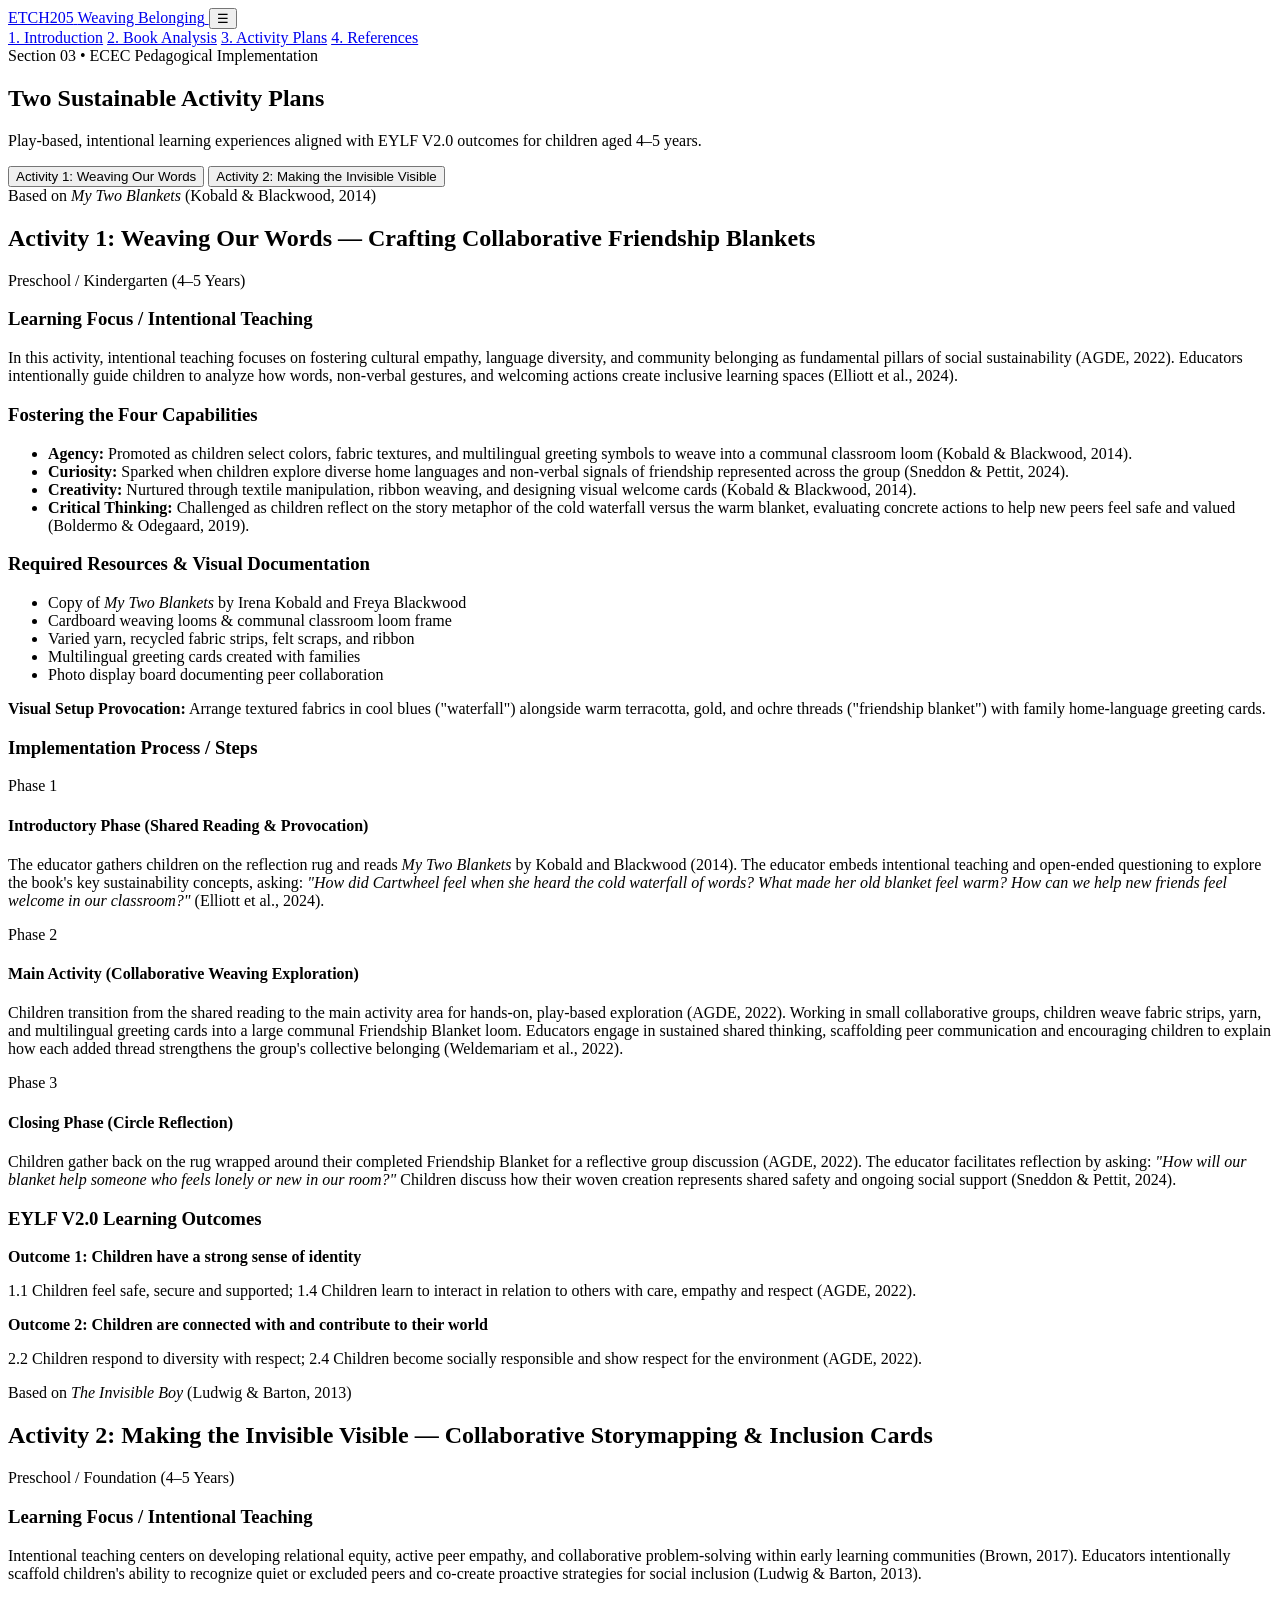
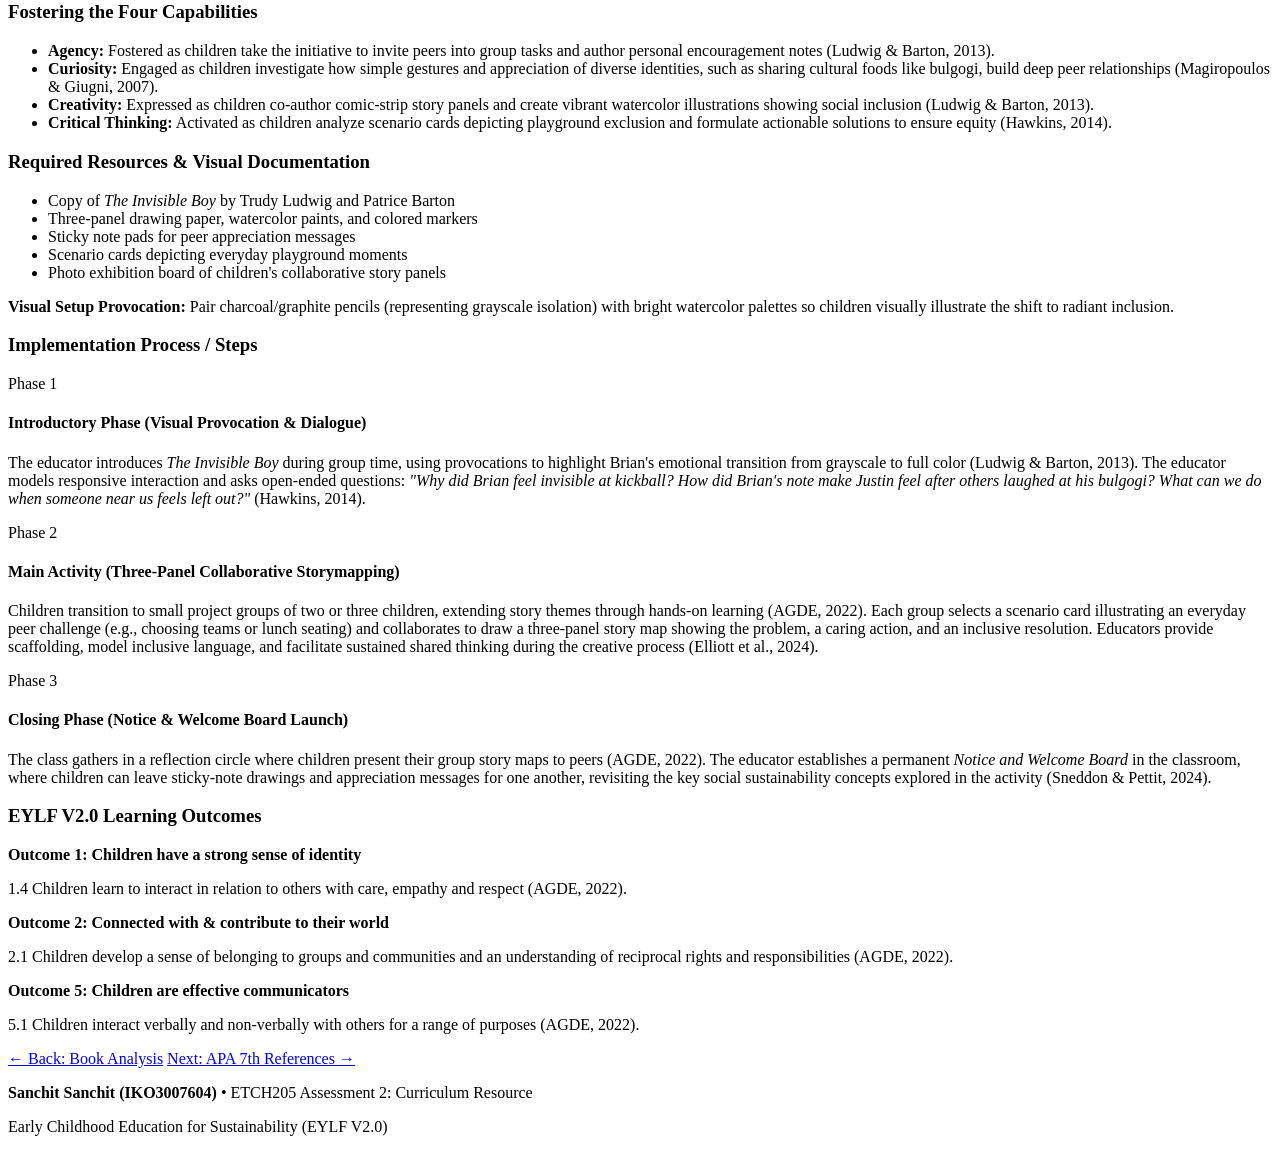
==== activities.html @ c4c347b7 "Create activities.html" ====
<!DOCTYPE html>
<html lang="en">
<head>
  <meta charset="UTF-8" />
  <meta name="viewport" content="width=device-width, initial-scale=1.0" />
  <title>Sustainable Activity Plans | Weaving Belonging & Visibility</title>
  <link rel="preconnect" href="https://fonts.googleapis.com" />
  <link rel="preconnect" href="https://fonts.gstatic.com" crossorigin />
  <link href="https://fonts.googleapis.com/css2?family=Fraunces:opsz,wght@9..144,600;9..144,700&family=Plus+Jakarta+Sans:wght@400;500;600;700&display=swap" rel="stylesheet" />
  <link rel="stylesheet" href="style.css" />
</head>
<body>
  <header class="site-header">
    <div class="container nav-wrap">
      <a href="index.html" class="brand">
        <span class="brand-badge">ETCH205</span>
        <span>Weaving Belonging</span>
      </a>
      <button class="menu-toggle" aria-label="Toggle navigation" id="menuToggle">☰</button>
      <nav class="site-nav" id="siteNav">
        <a href="index.html">1. Introduction</a>
        <a href="analysis.html">2. Book Analysis</a>
        <a href="activities.html" class="active">3. Activity Plans</a>
        <a href="references.html">4. References</a>
      </nav>
    </div>
  </header>

  <section class="page-banner banner-sage">
    <div class="container">
      <span class="eyebrow">Section 03 &bull; ECEC Pedagogical Implementation</span>
      <h1>Two Sustainable Activity Plans</h1>
      <p>Play-based, intentional learning experiences aligned with EYLF V2.0 outcomes for children aged 4–5 years.</p>
    </div>
  </section>

  <main class="container section-pad">
    <div class="tab-bar" role="tablist">
      <button class="tab-btn active" data-target="act1">Activity 1: Weaving Our Words</button>
      <button class="tab-btn" data-target="act2">Activity 2: Making the Invisible Visible</button>
    </div>

    <!-- ACTIVITY 1 -->
    <section id="act1" class="activity-panel active">
      <div class="activity-header theme-terracotta">
        <div>
          <span class="pill-tag">Based on <em>My Two Blankets</em> (Kobald &amp; Blackwood, 2014)</span>
          <h2>Activity 1: Weaving Our Words — Crafting Collaborative Friendship Blankets</h2>
        </div>
        <div class="age-badge">Preschool / Kindergarten (4–5 Years)</div>
      </div>

      <div class="template-grid">
        <div class="template-card full-span">
          <h3>Learning Focus / Intentional Teaching</h3>
          <p>
            In this activity, intentional teaching focuses on fostering cultural empathy, language diversity, and community belonging as fundamental pillars of social sustainability (AGDE, 2022). Educators intentionally guide children to analyze how words, non-verbal gestures, and welcoming actions create inclusive learning spaces (Elliott et al., 2024).
          </p>
        </div>

        <div class="template-card">
          <h3>Fostering the Four Capabilities</h3>
          <ul class="capability-list">
            <li><strong>Agency:</strong> Promoted as children select colors, fabric textures, and multilingual greeting symbols to weave into a communal classroom loom (Kobald &amp; Blackwood, 2014).</li>
            <li><strong>Curiosity:</strong> Sparked when children explore diverse home languages and non-verbal signals of friendship represented across the group (Sneddon &amp; Pettit, 2024).</li>
            <li><strong>Creativity:</strong> Nurtured through textile manipulation, ribbon weaving, and designing visual welcome cards (Kobald &amp; Blackwood, 2014).</li>
            <li><strong>Critical Thinking:</strong> Challenged as children reflect on the story metaphor of the cold waterfall versus the warm blanket, evaluating concrete actions to help new peers feel safe and valued (Boldermo &amp; Odegaard, 2019).</li>
          </ul>
        </div>

        <div class="template-card">
          <h3>Required Resources &amp; Visual Documentation</h3>
          <ul class="styled-list">
            <li>Copy of <em>My Two Blankets</em> by Irena Kobald and Freya Blackwood</li>
            <li>Cardboard weaving looms &amp; communal classroom loom frame</li>
            <li>Varied yarn, recycled fabric strips, felt scraps, and ribbon</li>
            <li>Multilingual greeting cards created with families</li>
            <li>Photo display board documenting peer collaboration</li>
          </ul>
          <div class="visual-provocation-box">
            <strong>Visual Setup Provocation:</strong> Arrange textured fabrics in cool blues ("waterfall") alongside warm terracotta, gold, and ochre threads ("friendship blanket") with family home-language greeting cards.
          </div>
        </div>

        <div class="template-card full-span">
          <h3>Implementation Process / Steps</h3>
          <div class="steps-timeline">
            <div class="step-item">
              <span class="step-badge">Phase 1</span>
              <div>
                <h4>Introductory Phase (Shared Reading &amp; Provocation)</h4>
                <p>The educator gathers children on the reflection rug and reads <em>My Two Blankets</em> by Kobald and Blackwood (2014). The educator embeds intentional teaching and open-ended questioning to explore the book's key sustainability concepts, asking: <em>"How did Cartwheel feel when she heard the cold waterfall of words? What made her old blanket feel warm? How can we help new friends feel welcome in our classroom?"</em> (Elliott et al., 2024).</p>
              </div>
            </div>

            <div class="step-item">
              <span class="step-badge">Phase 2</span>
              <div>
                <h4>Main Activity (Collaborative Weaving Exploration)</h4>
                <p>Children transition from the shared reading to the main activity area for hands-on, play-based exploration (AGDE, 2022). Working in small collaborative groups, children weave fabric strips, yarn, and multilingual greeting cards into a large communal Friendship Blanket loom. Educators engage in sustained shared thinking, scaffolding peer communication and encouraging children to explain how each added thread strengthens the group's collective belonging (Weldemariam et al., 2022).</p>
              </div>
            </div>

            <div class="step-item">
              <span class="step-badge">Phase 3</span>
              <div>
                <h4>Closing Phase (Circle Reflection)</h4>
                <p>Children gather back on the rug wrapped around their completed Friendship Blanket for a reflective group discussion (AGDE, 2022). The educator facilitates reflection by asking: <em>"How will our blanket help someone who feels lonely or new in our room?"</em> Children discuss how their woven creation represents shared safety and ongoing social support (Sneddon &amp; Pettit, 2024).</p>
              </div>
            </div>
          </div>
        </div>

        <div class="template-card full-span eylf-box">
          <h3>EYLF V2.0 Learning Outcomes</h3>
          <div class="outcomes-grid">
            <div>
              <strong>Outcome 1: Children have a strong sense of identity</strong>
              <p>1.1 Children feel safe, secure and supported; 1.4 Children learn to interact in relation to others with care, empathy and respect (AGDE, 2022).</p>
            </div>
            <div>
              <strong>Outcome 2: Children are connected with and contribute to their world</strong>
              <p>2.2 Children respond to diversity with respect; 2.4 Children become socially responsible and show respect for the environment (AGDE, 2022).</p>
            </div>
          </div>
        </div>
      </div>
    </section>

    <!-- ACTIVITY 2 -->
    <section id="act2" class="activity-panel">
      <div class="activity-header theme-sage">
        <div>
          <span class="pill-tag">Based on <em>The Invisible Boy</em> (Ludwig &amp; Barton, 2013)</span>
          <h2>Activity 2: Making the Invisible Visible — Collaborative Storymapping &amp; Inclusion Cards</h2>
        </div>
        <div class="age-badge">Preschool / Foundation (4–5 Years)</div>
      </div>

      <div class="template-grid">
        <div class="template-card full-span">
          <h3>Learning Focus / Intentional Teaching</h3>
          <p>
            Intentional teaching centers on developing relational equity, active peer empathy, and collaborative problem-solving within early learning communities (Brown, 2017). Educators intentionally scaffold children's ability to recognize quiet or excluded peers and co-create proactive strategies for social inclusion (Ludwig &amp; Barton, 2013).
          </p>
        </div>

        <div class="template-card">
          <h3>Fostering the Four Capabilities</h3>
          <ul class="capability-list">
            <li><strong>Agency:</strong> Fostered as children take the initiative to invite peers into group tasks and author personal encouragement notes (Ludwig &amp; Barton, 2013).</li>
            <li><strong>Curiosity:</strong> Engaged as children investigate how simple gestures and appreciation of diverse identities, such as sharing cultural foods like bulgogi, build deep peer relationships (Magiropoulos &amp; Giugni, 2007).</li>
            <li><strong>Creativity:</strong> Expressed as children co-author comic-strip story panels and create vibrant watercolor illustrations showing social inclusion (Ludwig &amp; Barton, 2013).</li>
            <li><strong>Critical Thinking:</strong> Activated as children analyze scenario cards depicting playground exclusion and formulate actionable solutions to ensure equity (Hawkins, 2014).</li>
          </ul>
        </div>

        <div class="template-card">
          <h3>Required Resources &amp; Visual Documentation</h3>
          <ul class="styled-list">
            <li>Copy of <em>The Invisible Boy</em> by Trudy Ludwig and Patrice Barton</li>
            <li>Three-panel drawing paper, watercolor paints, and colored markers</li>
            <li>Sticky note pads for peer appreciation messages</li>
            <li>Scenario cards depicting everyday playground moments</li>
            <li>Photo exhibition board of children's collaborative story panels</li>
          </ul>
          <div class="visual-provocation-box">
            <strong>Visual Setup Provocation:</strong> Pair charcoal/graphite pencils (representing grayscale isolation) with bright watercolor palettes so children visually illustrate the shift to radiant inclusion.
          </div>
        </div>

        <div class="template-card full-span">
          <h3>Implementation Process / Steps</h3>
          <div class="steps-timeline">
            <div class="step-item">
              <span class="step-badge">Phase 1</span>
              <div>
                <h4>Introductory Phase (Visual Provocation &amp; Dialogue)</h4>
                <p>The educator introduces <em>The Invisible Boy</em> during group time, using provocations to highlight Brian's emotional transition from grayscale to full color (Ludwig &amp; Barton, 2013). The educator models responsive interaction and asks open-ended questions: <em>"Why did Brian feel invisible at kickball? How did Brian's note make Justin feel after others laughed at his bulgogi? What can we do when someone near us feels left out?"</em> (Hawkins, 2014).</p>
              </div>
            </div>

            <div class="step-item">
              <span class="step-badge">Phase 2</span>
              <div>
                <h4>Main Activity (Three-Panel Collaborative Storymapping)</h4>
                <p>Children transition to small project groups of two or three children, extending story themes through hands-on learning (AGDE, 2022). Each group selects a scenario card illustrating an everyday peer challenge (e.g., choosing teams or lunch seating) and collaborates to draw a three-panel story map showing the problem, a caring action, and an inclusive resolution. Educators provide scaffolding, model inclusive language, and facilitate sustained shared thinking during the creative process (Elliott et al., 2024).</p>
              </div>
            </div>

            <div class="step-item">
              <span class="step-badge">Phase 3</span>
              <div>
                <h4>Closing Phase (Notice &amp; Welcome Board Launch)</h4>
                <p>The class gathers in a reflection circle where children present their group story maps to peers (AGDE, 2022). The educator establishes a permanent <em>Notice and Welcome Board</em> in the classroom, where children can leave sticky-note drawings and appreciation messages for one another, revisiting the key social sustainability concepts explored in the activity (Sneddon &amp; Pettit, 2024).</p>
              </div>
            </div>
          </div>
        </div>

        <div class="template-card full-span eylf-box">
          <h3>EYLF V2.0 Learning Outcomes</h3>
          <div class="outcomes-grid">
            <div>
              <strong>Outcome 1: Children have a strong sense of identity</strong>
              <p>1.4 Children learn to interact in relation to others with care, empathy and respect (AGDE, 2022).</p>
            </div>
            <div>
              <strong>Outcome 2: Connected with &amp; contribute to their world</strong>
              <p>2.1 Children develop a sense of belonging to groups and communities and an understanding of reciprocal rights and responsibilities (AGDE, 2022).</p>
            </div>
            <div>
              <strong>Outcome 5: Children are effective communicators</strong>
              <p>5.1 Children interact verbally and non-verbally with others for a range of purposes (AGDE, 2022).</p>
            </div>
          </div>
        </div>
      </div>
    </section>

    <div class="page-footer-nav">
      <a href="analysis.html" class="btn btn-secondary">&larr; Back: Book Analysis</a>
      <a href="references.html" class="btn btn-primary">Next: APA 7th References &rarr;</a>
    </div>
  </main>

  <footer class="site-footer">
    <div class="container footer-flex">
      <p><strong>Sanchit Sanchit (IKO3007604)</strong> &bull; ETCH205 Assessment 2: Curriculum Resource</p>
      <p>Early Childhood Education for Sustainability (EYLF V2.0)</p>
    </div>
  </footer>

  <script src="script.js"></script>
</body>
</html>
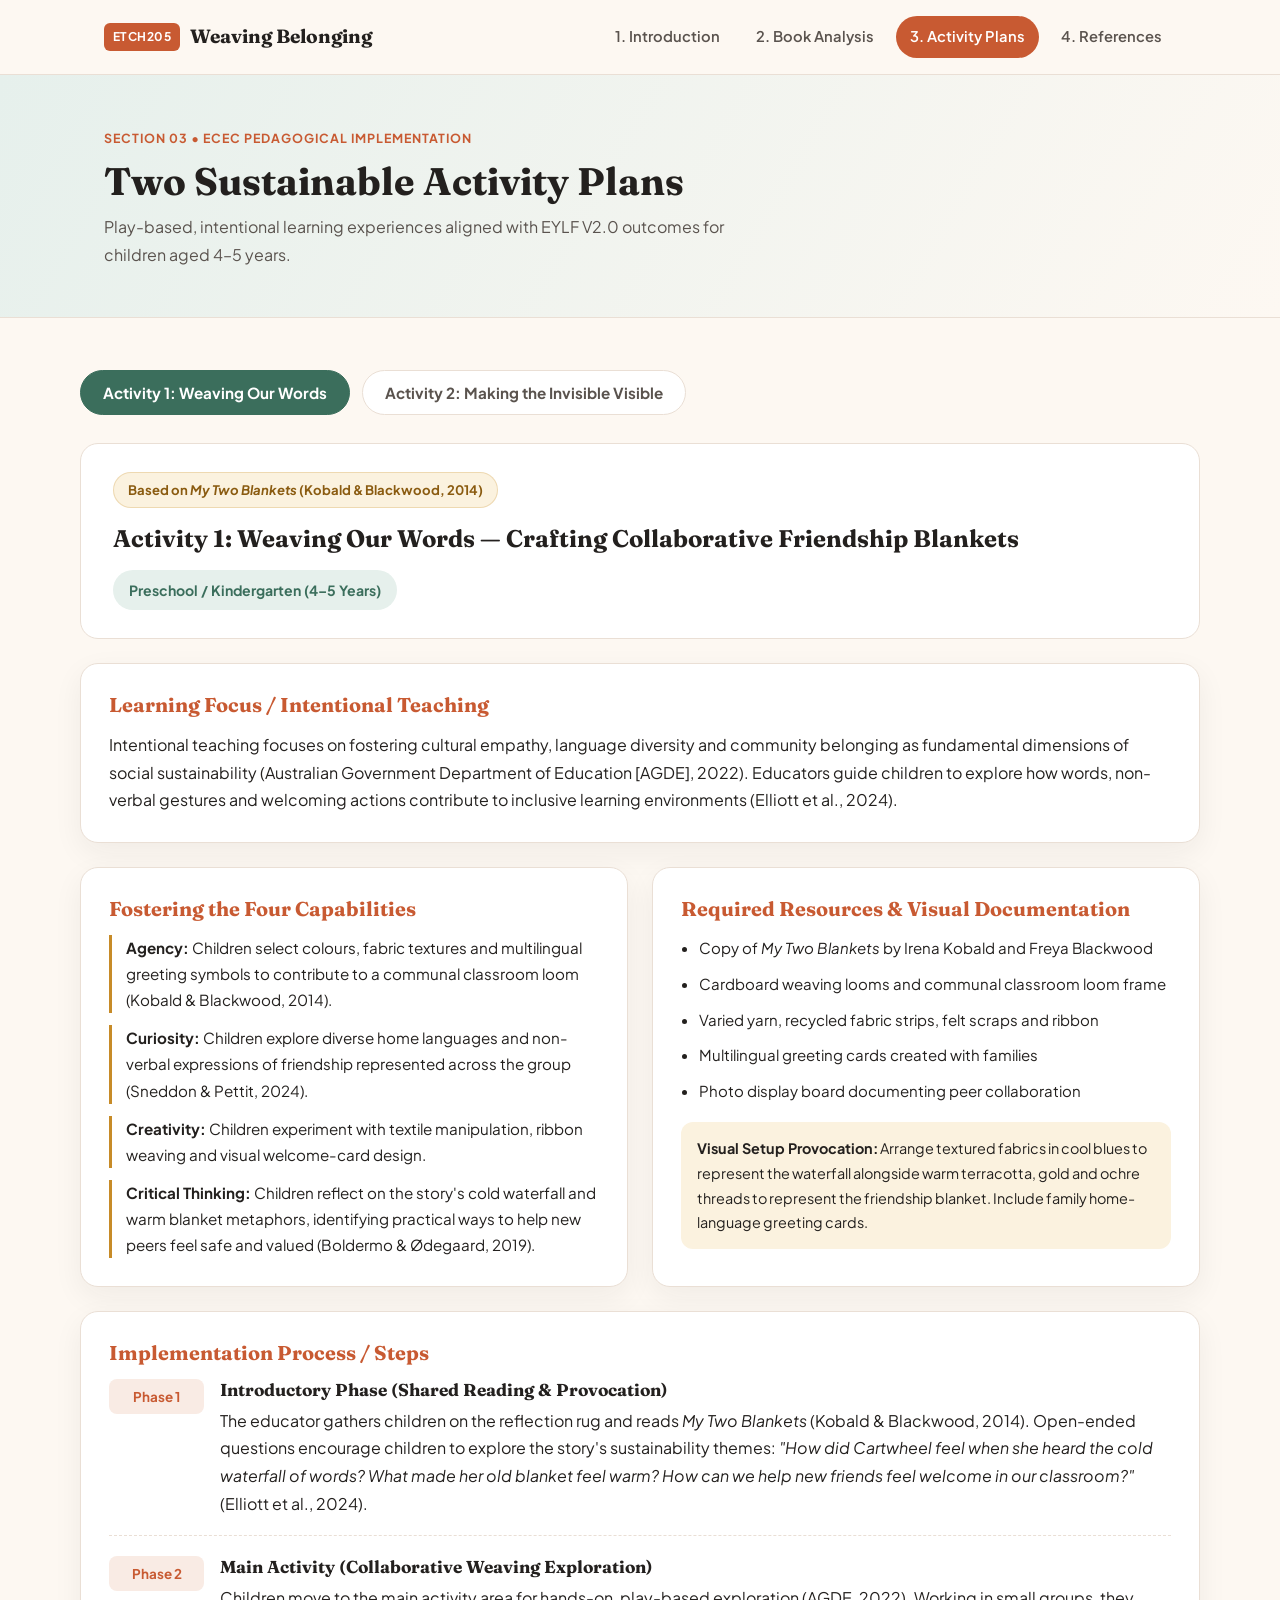
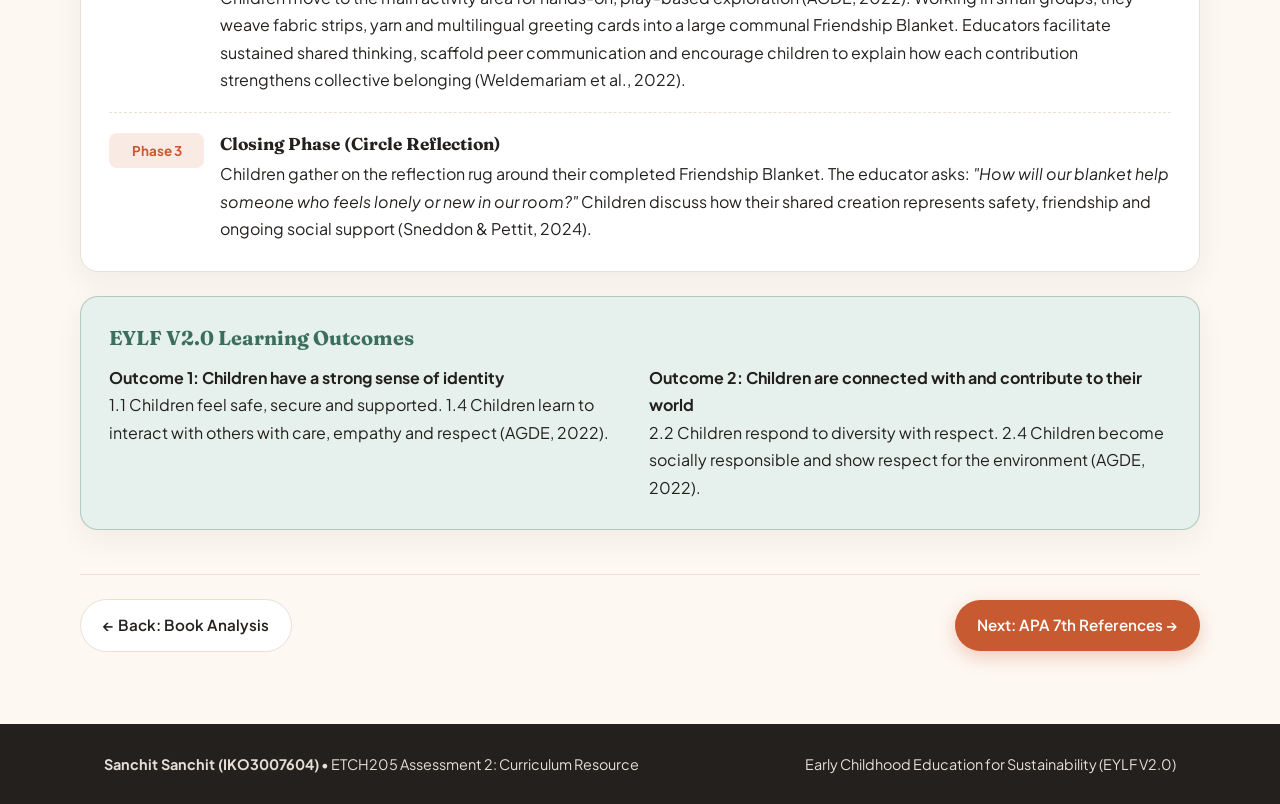
==== commit 43c10f94: "Update activities.html" ====
--- a/activities.html
+++ b/activities.html
@@ -1,13 +1,15 @@
+
 <!DOCTYPE html>
 <html lang="en">
 <head>
-  <meta charset="UTF-8" />
-  <meta name="viewport" content="width=device-width, initial-scale=1.0" />
+  <meta charset="UTF-8">
+  <meta name="viewport" content="width=device-width, initial-scale=1.0">
+  <meta name="description" content="Two play-based sustainable learning activities promoting cultural belonging and social inclusion in early childhood education.">
   <title>Sustainable Activity Plans | Weaving Belonging & Visibility</title>
-  <link rel="preconnect" href="https://fonts.googleapis.com" />
-  <link rel="preconnect" href="https://fonts.gstatic.com" crossorigin />
-  <link href="https://fonts.googleapis.com/css2?family=Fraunces:opsz,wght@9..144,600;9..144,700&family=Plus+Jakarta+Sans:wght@400;500;600;700&display=swap" rel="stylesheet" />
-  <link rel="stylesheet" href="style.css" />
+  <link rel="preconnect" href="https://fonts.googleapis.com">
+  <link rel="preconnect" href="https://fonts.gstatic.com" crossorigin>
+  <link href="https://fonts.googleapis.com/css2?family=Fraunces:opsz,wght@9..144,600;9..144,700&family=Plus+Jakarta+Sans:wght@400;500;600;700&display=swap" rel="stylesheet">
+  <link rel="stylesheet" href="style.css">
 </head>
 <body>
   <header class="site-header">
@@ -16,7 +18,7 @@
         <span class="brand-badge">ETCH205</span>
         <span>Weaving Belonging</span>
       </a>
-      <button class="menu-toggle" aria-label="Toggle navigation" id="menuToggle">☰</button>
+      <button class="menu-toggle" aria-label="Toggle navigation" aria-expanded="false" aria-controls="siteNav" id="menuToggle">☰</button>
       <nav class="site-nav" id="siteNav">
         <a href="index.html">1. Introduction</a>
         <a href="analysis.html">2. Book Analysis</a>
@@ -35,13 +37,12 @@
   </section>
 
   <main class="container section-pad">
-    <div class="tab-bar" role="tablist">
-      <button class="tab-btn active" data-target="act1">Activity 1: Weaving Our Words</button>
-      <button class="tab-btn" data-target="act2">Activity 2: Making the Invisible Visible</button>
-    </div>
-
-    <!-- ACTIVITY 1 -->
-    <section id="act1" class="activity-panel active">
+    <div class="tab-bar" role="tablist" aria-label="Select an activity">
+      <button class="tab-btn active" id="tab-act1" role="tab" aria-selected="true" aria-controls="act1" data-target="act1">Activity 1: Weaving Our Words</button>
+      <button class="tab-btn" id="tab-act2" role="tab" aria-selected="false" aria-controls="act2" data-target="act2">Activity 2: Making the Invisible Visible</button>
+    </div>
+
+    <section id="act1" class="activity-panel active" role="tabpanel" aria-labelledby="tab-act1">
       <div class="activity-header theme-terracotta">
         <div>
           <span class="pill-tag">Based on <em>My Two Blankets</em> (Kobald &amp; Blackwood, 2014)</span>
@@ -54,17 +55,17 @@
         <div class="template-card full-span">
           <h3>Learning Focus / Intentional Teaching</h3>
           <p>
-            In this activity, intentional teaching focuses on fostering cultural empathy, language diversity, and community belonging as fundamental pillars of social sustainability (AGDE, 2022). Educators intentionally guide children to analyze how words, non-verbal gestures, and welcoming actions create inclusive learning spaces (Elliott et al., 2024).
+            Intentional teaching focuses on fostering cultural empathy, language diversity and community belonging as fundamental dimensions of social sustainability (Australian Government Department of Education [AGDE], 2022). Educators guide children to explore how words, non-verbal gestures and welcoming actions contribute to inclusive learning environments (Elliott et al., 2024).
           </p>
         </div>
 
         <div class="template-card">
           <h3>Fostering the Four Capabilities</h3>
           <ul class="capability-list">
-            <li><strong>Agency:</strong> Promoted as children select colors, fabric textures, and multilingual greeting symbols to weave into a communal classroom loom (Kobald &amp; Blackwood, 2014).</li>
-            <li><strong>Curiosity:</strong> Sparked when children explore diverse home languages and non-verbal signals of friendship represented across the group (Sneddon &amp; Pettit, 2024).</li>
-            <li><strong>Creativity:</strong> Nurtured through textile manipulation, ribbon weaving, and designing visual welcome cards (Kobald &amp; Blackwood, 2014).</li>
-            <li><strong>Critical Thinking:</strong> Challenged as children reflect on the story metaphor of the cold waterfall versus the warm blanket, evaluating concrete actions to help new peers feel safe and valued (Boldermo &amp; Odegaard, 2019).</li>
+            <li><strong>Agency:</strong> Children select colours, fabric textures and multilingual greeting symbols to contribute to a communal classroom loom (Kobald &amp; Blackwood, 2014).</li>
+            <li><strong>Curiosity:</strong> Children explore diverse home languages and non-verbal expressions of friendship represented across the group (Sneddon &amp; Pettit, 2024).</li>
+            <li><strong>Creativity:</strong> Children experiment with textile manipulation, ribbon weaving and visual welcome-card design.</li>
+            <li><strong>Critical Thinking:</strong> Children reflect on the story's cold waterfall and warm blanket metaphors, identifying practical ways to help new peers feel safe and valued (Boldermo &amp; Ødegaard, 2019).</li>
           </ul>
         </div>
 
@@ -72,13 +73,13 @@
           <h3>Required Resources &amp; Visual Documentation</h3>
           <ul class="styled-list">
             <li>Copy of <em>My Two Blankets</em> by Irena Kobald and Freya Blackwood</li>
-            <li>Cardboard weaving looms &amp; communal classroom loom frame</li>
-            <li>Varied yarn, recycled fabric strips, felt scraps, and ribbon</li>
+            <li>Cardboard weaving looms and communal classroom loom frame</li>
+            <li>Varied yarn, recycled fabric strips, felt scraps and ribbon</li>
             <li>Multilingual greeting cards created with families</li>
             <li>Photo display board documenting peer collaboration</li>
           </ul>
           <div class="visual-provocation-box">
-            <strong>Visual Setup Provocation:</strong> Arrange textured fabrics in cool blues ("waterfall") alongside warm terracotta, gold, and ochre threads ("friendship blanket") with family home-language greeting cards.
+            <strong>Visual Setup Provocation:</strong> Arrange textured fabrics in cool blues to represent the waterfall alongside warm terracotta, gold and ochre threads to represent the friendship blanket. Include family home-language greeting cards.
           </div>
         </div>
 
@@ -89,7 +90,7 @@
               <span class="step-badge">Phase 1</span>
               <div>
                 <h4>Introductory Phase (Shared Reading &amp; Provocation)</h4>
-                <p>The educator gathers children on the reflection rug and reads <em>My Two Blankets</em> by Kobald and Blackwood (2014). The educator embeds intentional teaching and open-ended questioning to explore the book's key sustainability concepts, asking: <em>"How did Cartwheel feel when she heard the cold waterfall of words? What made her old blanket feel warm? How can we help new friends feel welcome in our classroom?"</em> (Elliott et al., 2024).</p>
+                <p>The educator gathers children on the reflection rug and reads <em>My Two Blankets</em> (Kobald &amp; Blackwood, 2014). Open-ended questions encourage children to explore the story's sustainability themes: <em>"How did Cartwheel feel when she heard the cold waterfall of words? What made her old blanket feel warm? How can we help new friends feel welcome in our classroom?"</em> (Elliott et al., 2024).</p>
               </div>
             </div>
 
@@ -97,7 +98,7 @@
               <span class="step-badge">Phase 2</span>
               <div>
                 <h4>Main Activity (Collaborative Weaving Exploration)</h4>
-                <p>Children transition from the shared reading to the main activity area for hands-on, play-based exploration (AGDE, 2022). Working in small collaborative groups, children weave fabric strips, yarn, and multilingual greeting cards into a large communal Friendship Blanket loom. Educators engage in sustained shared thinking, scaffolding peer communication and encouraging children to explain how each added thread strengthens the group's collective belonging (Weldemariam et al., 2022).</p>
+                <p>Children move to the main activity area for hands-on, play-based exploration (AGDE, 2022). Working in small groups, they weave fabric strips, yarn and multilingual greeting cards into a large communal Friendship Blanket. Educators facilitate sustained shared thinking, scaffold peer communication and encourage children to explain how each contribution strengthens collective belonging (Weldemariam et al., 2022).</p>
               </div>
             </div>
 
@@ -105,7 +106,7 @@
               <span class="step-badge">Phase 3</span>
               <div>
                 <h4>Closing Phase (Circle Reflection)</h4>
-                <p>Children gather back on the rug wrapped around their completed Friendship Blanket for a reflective group discussion (AGDE, 2022). The educator facilitates reflection by asking: <em>"How will our blanket help someone who feels lonely or new in our room?"</em> Children discuss how their woven creation represents shared safety and ongoing social support (Sneddon &amp; Pettit, 2024).</p>
+                <p>Children gather on the reflection rug around their completed Friendship Blanket. The educator asks: <em>"How will our blanket help someone who feels lonely or new in our room?"</em> Children discuss how their shared creation represents safety, friendship and ongoing social support (Sneddon &amp; Pettit, 2024).</p>
               </div>
             </div>
           </div>
@@ -116,19 +117,18 @@
           <div class="outcomes-grid">
             <div>
               <strong>Outcome 1: Children have a strong sense of identity</strong>
-              <p>1.1 Children feel safe, secure and supported; 1.4 Children learn to interact in relation to others with care, empathy and respect (AGDE, 2022).</p>
+              <p>1.1 Children feel safe, secure and supported. 1.4 Children learn to interact with others with care, empathy and respect (AGDE, 2022).</p>
             </div>
             <div>
               <strong>Outcome 2: Children are connected with and contribute to their world</strong>
-              <p>2.2 Children respond to diversity with respect; 2.4 Children become socially responsible and show respect for the environment (AGDE, 2022).</p>
+              <p>2.2 Children respond to diversity with respect. 2.4 Children become socially responsible and show respect for the environment (AGDE, 2022).</p>
             </div>
           </div>
         </div>
       </div>
     </section>
 
-    <!-- ACTIVITY 2 -->
-    <section id="act2" class="activity-panel">
+    <section id="act2" class="activity-panel" role="tabpanel" aria-labelledby="tab-act2" hidden>
       <div class="activity-header theme-sage">
         <div>
           <span class="pill-tag">Based on <em>The Invisible Boy</em> (Ludwig &amp; Barton, 2013)</span>
@@ -141,17 +141,17 @@
         <div class="template-card full-span">
           <h3>Learning Focus / Intentional Teaching</h3>
           <p>
-            Intentional teaching centers on developing relational equity, active peer empathy, and collaborative problem-solving within early learning communities (Brown, 2017). Educators intentionally scaffold children's ability to recognize quiet or excluded peers and co-create proactive strategies for social inclusion (Ludwig &amp; Barton, 2013).
+            Intentional teaching centres on developing relational equity, active peer empathy and collaborative problem-solving within early learning communities (Hawkins, 2014). Educators scaffold children's ability to recognise peers who may be overlooked or excluded and develop practical strategies for social inclusion (Ludwig &amp; Barton, 2013).
           </p>
         </div>
 
         <div class="template-card">
           <h3>Fostering the Four Capabilities</h3>
           <ul class="capability-list">
-            <li><strong>Agency:</strong> Fostered as children take the initiative to invite peers into group tasks and author personal encouragement notes (Ludwig &amp; Barton, 2013).</li>
-            <li><strong>Curiosity:</strong> Engaged as children investigate how simple gestures and appreciation of diverse identities, such as sharing cultural foods like bulgogi, build deep peer relationships (Magiropoulos &amp; Giugni, 2007).</li>
-            <li><strong>Creativity:</strong> Expressed as children co-author comic-strip story panels and create vibrant watercolor illustrations showing social inclusion (Ludwig &amp; Barton, 2013).</li>
-            <li><strong>Critical Thinking:</strong> Activated as children analyze scenario cards depicting playground exclusion and formulate actionable solutions to ensure equity (Hawkins, 2014).</li>
+            <li><strong>Agency:</strong> Children take the initiative to invite peers into group tasks and create personal encouragement messages (Ludwig &amp; Barton, 2013).</li>
+            <li><strong>Curiosity:</strong> Children investigate how simple gestures and appreciation of diverse identities, including cultural foods such as bulgogi, build peer relationships (Ludwig &amp; Barton, 2013).</li>
+            <li><strong>Creativity:</strong> Children co-author comic-strip story panels and create colourful illustrations showing social inclusion.</li>
+            <li><strong>Critical Thinking:</strong> Children examine scenarios involving playground exclusion and formulate practical solutions that promote fairness (Hawkins, 2014).</li>
           </ul>
         </div>
 
@@ -159,13 +159,13 @@
           <h3>Required Resources &amp; Visual Documentation</h3>
           <ul class="styled-list">
             <li>Copy of <em>The Invisible Boy</em> by Trudy Ludwig and Patrice Barton</li>
-            <li>Three-panel drawing paper, watercolor paints, and colored markers</li>
-            <li>Sticky note pads for peer appreciation messages</li>
-            <li>Scenario cards depicting everyday playground moments</li>
-            <li>Photo exhibition board of children's collaborative story panels</li>
+            <li>Three-panel drawing paper, watercolour paints and coloured markers</li>
+            <li>Sticky-note pads for peer appreciation messages</li>
+            <li>Scenario cards depicting everyday playground situations</li>
+            <li>Photo exhibition board displaying children's collaborative story panels</li>
           </ul>
           <div class="visual-provocation-box">
-            <strong>Visual Setup Provocation:</strong> Pair charcoal/graphite pencils (representing grayscale isolation) with bright watercolor palettes so children visually illustrate the shift to radiant inclusion.
+            <strong>Visual Setup Provocation:</strong> Pair charcoal and graphite pencils, representing grayscale isolation, with bright watercolour palettes so children can illustrate the transition towards inclusion.
           </div>
         </div>
 
@@ -176,7 +176,7 @@
               <span class="step-badge">Phase 1</span>
               <div>
                 <h4>Introductory Phase (Visual Provocation &amp; Dialogue)</h4>
-                <p>The educator introduces <em>The Invisible Boy</em> during group time, using provocations to highlight Brian's emotional transition from grayscale to full color (Ludwig &amp; Barton, 2013). The educator models responsive interaction and asks open-ended questions: <em>"Why did Brian feel invisible at kickball? How did Brian's note make Justin feel after others laughed at his bulgogi? What can we do when someone near us feels left out?"</em> (Hawkins, 2014).</p>
+                <p>The educator introduces <em>The Invisible Boy</em> during group time, highlighting Brian's emotional transition from grayscale to full colour (Ludwig &amp; Barton, 2013). Open-ended questions encourage reflection: <em>"Why did Brian feel invisible at kickball? How did Brian's note make Justin feel after others laughed at his bulgogi? What can we do when someone near us feels left out?"</em> (Hawkins, 2014).</p>
               </div>
             </div>
 
@@ -184,7 +184,7 @@
               <span class="step-badge">Phase 2</span>
               <div>
                 <h4>Main Activity (Three-Panel Collaborative Storymapping)</h4>
-                <p>Children transition to small project groups of two or three children, extending story themes through hands-on learning (AGDE, 2022). Each group selects a scenario card illustrating an everyday peer challenge (e.g., choosing teams or lunch seating) and collaborates to draw a three-panel story map showing the problem, a caring action, and an inclusive resolution. Educators provide scaffolding, model inclusive language, and facilitate sustained shared thinking during the creative process (Elliott et al., 2024).</p>
+                <p>Children form small project groups of two or three and extend the story themes through collaborative learning (AGDE, 2022). Each group selects a scenario card illustrating a peer challenge, such as choosing teams or lunch seating. Children create a three-panel story map showing the problem, a caring action and an inclusive resolution. Educators model inclusive language and facilitate sustained shared thinking throughout the activity (Elliott et al., 2024).</p>
               </div>
             </div>
 
@@ -192,7 +192,7 @@
               <span class="step-badge">Phase 3</span>
               <div>
                 <h4>Closing Phase (Notice &amp; Welcome Board Launch)</h4>
-                <p>The class gathers in a reflection circle where children present their group story maps to peers (AGDE, 2022). The educator establishes a permanent <em>Notice and Welcome Board</em> in the classroom, where children can leave sticky-note drawings and appreciation messages for one another, revisiting the key social sustainability concepts explored in the activity (Sneddon &amp; Pettit, 2024).</p>
+                <p>Children gather in a reflection circle and present their group story maps. The educator establishes a permanent <em>Notice and Welcome Board</em> where children can leave drawings and appreciation messages for one another. The board provides an ongoing opportunity to practise inclusion and social responsibility (Sneddon &amp; Pettit, 2024).</p>
               </div>
             </div>
           </div>
@@ -203,10 +203,10 @@
           <div class="outcomes-grid">
             <div>
               <strong>Outcome 1: Children have a strong sense of identity</strong>
-              <p>1.4 Children learn to interact in relation to others with care, empathy and respect (AGDE, 2022).</p>
-            </div>
-            <div>
-              <strong>Outcome 2: Connected with &amp; contribute to their world</strong>
+              <p>1.4 Children learn to interact with others with care, empathy and respect (AGDE, 2022).</p>
+            </div>
+            <div>
+              <strong>Outcome 2: Children are connected with and contribute to their world</strong>
               <p>2.1 Children develop a sense of belonging to groups and communities and an understanding of reciprocal rights and responsibilities (AGDE, 2022).</p>
             </div>
             <div>
--- a/style.css
+++ b/style.css
@@ -0,0 +1,648 @@
+:root {
+  --bg-cream: #fdf8f2;
+  --bg-paper: #ffffff;
+  --ink-dark: #23201e;
+  --ink-muted: #5a534e;
+  --terracotta: #c85a32;
+  --terracotta-soft: #f9ebe4;
+  --sage: #3b6e5c;
+  --sage-soft: #e6f0ec;
+  --ochre: #c78b28;
+  --ochre-soft: #fbf2df;
+  --border-warm: #eadfd5;
+  --radius-lg: 18px;
+  --radius-md: 12px;
+  --shadow-soft: 0 10px 30px rgba(35, 32, 30, 0.06);
+}
+
+* {
+  box-sizing: border-box;
+  margin: 0;
+  padding: 0;
+}
+
+body {
+  font-family: 'Plus Jakarta Sans', -apple-system, BlinkMacSystemFont, sans-serif;
+  background-color: var(--bg-cream);
+  color: var(--ink-dark);
+  line-height: 1.72;
+  font-size: 16px;
+}
+
+h1, h2, h3, h4 {
+  font-family: 'Fraunces', Georgia, serif;
+  line-height: 1.25;
+  color: var(--ink-dark);
+}
+
+.container {
+  max-width: 1120px;
+  margin: 0 auto;
+  padding: 0 24px;
+}
+
+/* Header & Navigation */
+.site-header {
+  background: rgba(253, 248, 242, 0.94);
+  backdrop-filter: blur(10px);
+  border-bottom: 1px solid var(--border-warm);
+  position: sticky;
+  top: 0;
+  z-index: 100;
+}
+
+.nav-wrap {
+  display: flex;
+  align-items: center;
+  justify-content: space-between;
+  min-height: 74px;
+}
+
+.brand {
+  display: flex;
+  align-items: center;
+  gap: 10px;
+  text-decoration: none;
+  font-family: 'Fraunces', serif;
+  font-weight: 700;
+  font-size: 1.2rem;
+  color: var(--ink-dark);
+}
+
+.brand-badge {
+  background: var(--terracotta);
+  color: #fff;
+  font-family: 'Plus Jakarta Sans', sans-serif;
+  font-size: 0.75rem;
+  font-weight: 700;
+  padding: 4px 9px;
+  border-radius: 6px;
+  letter-spacing: 0.04em;
+}
+
+.site-nav {
+  display: flex;
+  gap: 8px;
+}
+
+.site-nav a {
+  text-decoration: none;
+  color: var(--ink-muted);
+  font-weight: 600;
+  font-size: 0.92rem;
+  padding: 8px 14px;
+  border-radius: 999px;
+  transition: all 0.2s ease;
+}
+
+.site-nav a:hover {
+  background: var(--terracotta-soft);
+  color: var(--terracotta);
+}
+
+.site-nav a.active {
+  background: var(--terracotta);
+  color: #fff;
+}
+
+.menu-toggle {
+  display: none;
+  background: none;
+  border: 1px solid var(--border-warm);
+  border-radius: 8px;
+  padding: 6px 12px;
+  font-size: 1.25rem;
+  cursor: pointer;
+}
+
+/* Hero Section */
+.hero {
+  padding: 64px 0 56px;
+  background: radial-gradient(circle at top right, #f9ebe4 0%, #fdf8f2 55%, #e6f0ec 100%);
+  border-bottom: 1px solid var(--border-warm);
+}
+
+.hero-grid {
+  display: grid;
+  grid-template-columns: 1.35fr 0.95fr;
+  gap: 40px;
+  align-items: center;
+}
+
+.pill-tag {
+  display: inline-block;
+  background: var(--ochre-soft);
+  color: #8a5b10;
+  font-weight: 700;
+  font-size: 0.82rem;
+  padding: 6px 14px;
+  border-radius: 999px;
+  margin-bottom: 16px;
+  border: 1px solid rgba(199, 139, 40, 0.25);
+}
+
+.hero h1 {
+  font-size: clamp(1.9rem, 3.3vw, 2.75rem);
+  margin-bottom: 16px;
+}
+
+.hero-subtitle {
+  font-size: 1.08rem;
+  color: var(--ink-muted);
+  margin-bottom: 24px;
+}
+
+.author-card {
+  display: inline-flex;
+  align-items: center;
+  gap: 14px;
+  background: var(--bg-paper);
+  padding: 12px 18px;
+  border-radius: var(--radius-md);
+  border: 1px solid var(--border-warm);
+  box-shadow: var(--shadow-soft);
+  margin-bottom: 26px;
+}
+
+.author-avatar {
+  width: 44px;
+  height: 44px;
+  border-radius: 50%;
+  background: linear-gradient(135deg, var(--terracotta), var(--ochre));
+  color: #fff;
+  font-weight: 700;
+  display: grid;
+  place-items: center;
+}
+
+.author-card strong {
+  display: block;
+  font-size: 0.98rem;
+}
+
+.author-card span {
+  font-size: 0.85rem;
+  color: var(--ink-muted);
+}
+
+.hero-actions {
+  display: flex;
+  flex-wrap: wrap;
+  gap: 12px;
+}
+
+.btn {
+  display: inline-block;
+  padding: 12px 22px;
+  border-radius: 999px;
+  font-weight: 600;
+  font-size: 0.95rem;
+  text-decoration: none;
+  transition: transform 0.15s ease, box-shadow 0.15s ease;
+}
+
+.btn:hover {
+  transform: translateY(-2px);
+}
+
+.btn-primary {
+  background: var(--terracotta);
+  color: #fff;
+  box-shadow: 0 6px 18px rgba(200, 90, 50, 0.28);
+}
+
+.btn-secondary {
+  background: var(--bg-paper);
+  color: var(--ink-dark);
+  border: 1px solid var(--border-warm);
+}
+
+.hero-visual {
+  display: grid;
+  gap: 16px;
+}
+
+.tapestry-card {
+  padding: 20px 22px;
+  border-radius: var(--radius-lg);
+  box-shadow: var(--shadow-soft);
+}
+
+.card-terracotta { background: var(--terracotta-soft); border-left: 5px solid var(--terracotta); }
+.card-sage { background: var(--sage-soft); border-left: 5px solid var(--sage); }
+.card-ochre { background: var(--ochre-soft); border-left: 5px solid var(--ochre); }
+
+.card-icon {
+  font-size: 1.5rem;
+  display: block;
+  margin-bottom: 6px;
+}
+
+.tapestry-card h3 {
+  font-size: 1.12rem;
+  margin-bottom: 4px;
+}
+
+.tapestry-card p {
+  font-size: 0.92rem;
+  color: var(--ink-muted);
+}
+
+/* Page Banners (Subpages) */
+.page-banner {
+  padding: 48px 0;
+  border-bottom: 1px solid var(--border-warm);
+}
+
+.banner-terracotta { background: linear-gradient(120deg, #f9ebe4, #fdf8f2); }
+.banner-sage { background: linear-gradient(120deg, #e6f0ec, #fdf8f2); }
+.banner-ochre { background: linear-gradient(120deg, #fbf2df, #fdf8f2); }
+
+.eyebrow {
+  display: inline-block;
+  text-transform: uppercase;
+  letter-spacing: 0.08em;
+  font-size: 0.78rem;
+  font-weight: 700;
+  color: var(--terracotta);
+  margin-bottom: 8px;
+}
+
+.page-banner h1 {
+  font-size: clamp(1.75rem, 3vw, 2.4rem);
+  margin-bottom: 8px;
+}
+
+.page-banner p {
+  color: var(--ink-muted);
+  max-width: 680px;
+}
+
+/* Main Content Layout */
+.section-pad {
+  padding: 52px 0 72px;
+}
+
+.section-header {
+  margin-bottom: 28px;
+}
+
+.section-header h2 {
+  font-size: 1.9rem;
+}
+
+.content-layout {
+  display: grid;
+  grid-template-columns: 1.55fr 0.85fr;
+  gap: 32px;
+  align-items: start;
+}
+
+.prose-card {
+  background: var(--bg-paper);
+  padding: 36px;
+  border-radius: var(--radius-lg);
+  border: 1px solid var(--border-warm);
+  box-shadow: var(--shadow-soft);
+}
+
+.prose-card p + p {
+  margin-top: 20px;
+}
+
+.sidebar-stack {
+  display: grid;
+  gap: 20px;
+}
+
+.info-box {
+  padding: 24px;
+  border-radius: var(--radius-lg);
+}
+
+.box-ochre { background: var(--ochre-soft); border: 1px solid rgba(199, 139, 40, 0.25); }
+.box-sage { background: var(--sage-soft); border: 1px solid rgba(59, 110, 92, 0.25); }
+
+.info-box h4 {
+  font-size: 1.15rem;
+  margin-bottom: 12px;
+}
+
+.styled-list {
+  padding-left: 18px;
+  display: grid;
+  gap: 10px;
+  font-size: 0.94rem;
+}
+
+/* Book Analysis Cards */
+.book-feature {
+  background: var(--bg-paper);
+  border-radius: var(--radius-lg);
+  border: 1px solid var(--border-warm);
+  box-shadow: var(--shadow-soft);
+  padding: 36px;
+  margin-bottom: 36px;
+}
+
+.theme-terracotta { border-top: 6px solid var(--terracotta); }
+.theme-sage { border-top: 6px solid var(--sage); }
+
+.book-meta-bar {
+  display: flex;
+  flex-wrap: wrap;
+  justify-content: space-between;
+  align-items: flex-start;
+  gap: 16px;
+  margin-bottom: 20px;
+}
+
+.book-number {
+  font-size: 0.8rem;
+  font-weight: 700;
+  text-transform: uppercase;
+  letter-spacing: 0.06em;
+  color: var(--terracotta);
+}
+
+.theme-sage .book-number { color: var(--sage); }
+
+.book-meta-bar h2 {
+  font-size: 1.8rem;
+  margin: 4px 0;
+}
+
+.book-authors {
+  color: var(--ink-muted);
+  font-weight: 500;
+}
+
+.concept-badge {
+  background: var(--bg-cream);
+  border: 1px solid var(--border-warm);
+  padding: 8px 14px;
+  border-radius: 999px;
+  font-size: 0.85rem;
+  font-weight: 600;
+}
+
+.book-highlights {
+  display: grid;
+  grid-template-columns: repeat(auto-fit, minmax(230px, 1fr));
+  gap: 12px;
+  margin-bottom: 24px;
+}
+
+.highlight-chip {
+  background: var(--bg-cream);
+  padding: 12px 16px;
+  border-radius: var(--radius-md);
+  font-size: 0.9rem;
+}
+
+.book-body p + p {
+  margin-top: 18px;
+}
+
+/* Activity Tabs & Template Grid */
+.tab-bar {
+  display: flex;
+  flex-wrap: wrap;
+  gap: 12px;
+  margin-bottom: 28px;
+}
+
+.tab-btn {
+  padding: 12px 22px;
+  border-radius: 999px;
+  border: 1px solid var(--border-warm);
+  background: var(--bg-paper);
+  font-family: inherit;
+  font-weight: 700;
+  font-size: 0.95rem;
+  cursor: pointer;
+  color: var(--ink-muted);
+  transition: all 0.2s ease;
+}
+
+.tab-btn.active {
+  background: var(--sage);
+  color: #fff;
+  border-color: var(--sage);
+}
+
+.activity-panel {
+  display: none;
+}
+
+.activity-panel.active {
+  display: block;
+}
+
+.activity-header {
+  background: var(--bg-paper);
+  padding: 28px 32px;
+  border-radius: var(--radius-lg);
+  border: 1px solid var(--border-warm);
+  display: flex;
+  flex-wrap: wrap;
+  justify-content: space-between;
+  align-items: center;
+  gap: 16px;
+  margin-bottom: 24px;
+}
+
+.age-badge {
+  background: var(--sage-soft);
+  color: var(--sage);
+  font-weight: 700;
+  padding: 8px 16px;
+  border-radius: 999px;
+  font-size: 0.88rem;
+}
+
+.template-grid {
+  display: grid;
+  grid-template-columns: 1fr 1fr;
+  gap: 24px;
+}
+
+.template-card {
+  background: var(--bg-paper);
+  padding: 28px;
+  border-radius: var(--radius-lg);
+  border: 1px solid var(--border-warm);
+  box-shadow: var(--shadow-soft);
+}
+
+.full-span {
+  grid-column: 1 / -1;
+}
+
+.template-card h3 {
+  font-size: 1.25rem;
+  margin-bottom: 14px;
+  color: var(--terracotta);
+}
+
+.capability-list {
+  list-style: none;
+  display: grid;
+  gap: 12px;
+  font-size: 0.95rem;
+}
+
+.capability-list li {
+  padding-left: 14px;
+  border-left: 3px solid var(--ochre);
+}
+
+.visual-provocation-box {
+  margin-top: 18px;
+  background: var(--ochre-soft);
+  padding: 14px 16px;
+  border-radius: var(--radius-md);
+  font-size: 0.9rem;
+}
+
+.steps-timeline {
+  display: grid;
+  gap: 20px;
+}
+
+.step-item {
+  display: grid;
+  grid-template-columns: 95px 1fr;
+  gap: 16px;
+  align-items: start;
+  padding-bottom: 18px;
+  border-bottom: 1px dashed var(--border-warm);
+}
+
+.step-item:last-child {
+  border-bottom: none;
+  padding-bottom: 0;
+}
+
+.step-badge {
+  background: var(--terracotta-soft);
+  color: var(--terracotta);
+  font-weight: 700;
+  font-size: 0.84rem;
+  text-align: center;
+  padding: 6px 10px;
+  border-radius: 8px;
+}
+
+.step-item h4 {
+  font-size: 1.08rem;
+  margin-bottom: 6px;
+}
+
+.eylf-box {
+  background: var(--sage-soft);
+  border-color: rgba(59, 110, 92, 0.3);
+}
+
+.eylf-box h3 {
+  color: var(--sage);
+}
+
+.outcomes-grid {
+  display: grid;
+  grid-template-columns: repeat(auto-fit, minmax(260px, 1fr));
+  gap: 18px;
+}
+
+/* References (APA 7th Hanging Indent) */
+.reference-card {
+  background: var(--bg-paper);
+  padding: 36px;
+  border-radius: var(--radius-lg);
+  border: 1px solid var(--border-warm);
+  box-shadow: var(--shadow-soft);
+}
+
+.apa-list {
+  list-style: none;
+  display: grid;
+  gap: 18px;
+}
+
+.apa-list li {
+  padding-left: 2.2rem;
+  text-indent: -2.2rem;
+  font-size: 0.98rem;
+}
+
+.submission-meta {
+  margin-top: 28px;
+  background: var(--ochre-soft);
+  padding: 24px 28px;
+  border-radius: var(--radius-lg);
+  border: 1px solid rgba(199, 139, 40, 0.25);
+}
+
+.submission-meta h3 {
+  margin-bottom: 8px;
+  font-size: 1.15rem;
+}
+
+/* Footer & Pagination */
+.page-footer-nav {
+  display: flex;
+  justify-content: space-between;
+  align-items: center;
+  gap: 16px;
+  margin-top: 44px;
+  padding-top: 24px;
+  border-top: 1px solid var(--border-warm);
+}
+
+.site-footer {
+  background: #23201e;
+  color: #e6dfd8;
+  padding: 28px 0;
+  font-size: 0.9rem;
+}
+
+.footer-flex {
+  display: flex;
+  flex-wrap: wrap;
+  justify-content: space-between;
+  gap: 12px;
+}
+
+/* Responsive */
+@media (max-width: 860px) {
+  .hero-grid,
+  .content-layout,
+  .template-grid {
+    grid-template-columns: 1fr;
+  }
+
+  .menu-toggle {
+    display: block;
+  }
+
+  .site-nav {
+    display: none;
+    position: absolute;
+    top: 74px;
+    left: 0;
+    right: 0;
+    background: var(--bg-paper);
+    flex-direction: column;
+    padding: 16px 24px;
+    border-bottom: 1px solid var(--border-warm);
+  }
+
+  .site-nav.open {
+    display: flex;
+  }
+
+  .step-item {
+    grid-template-columns: 1fr;
+    gap: 8px;
+  }
+}
